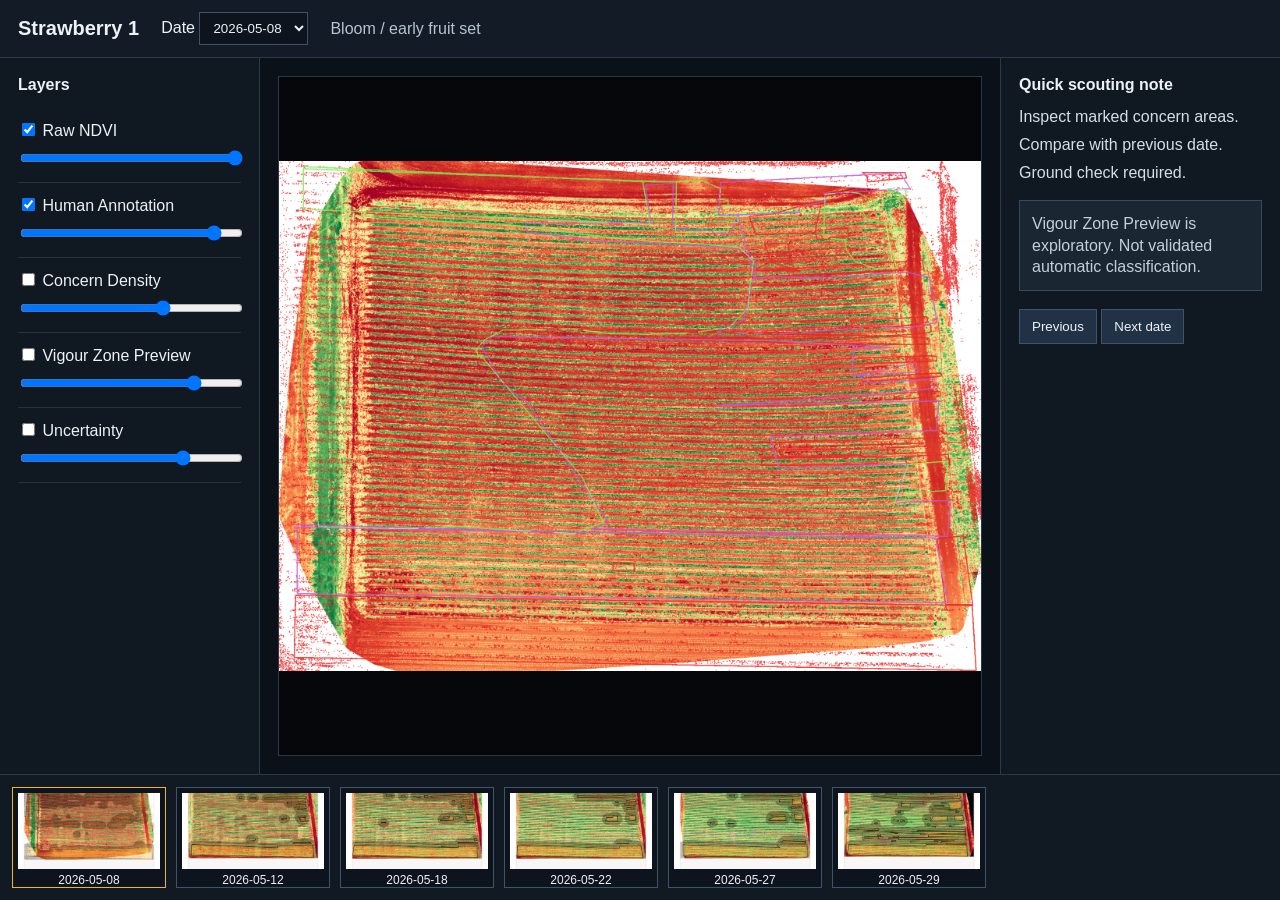
==== web_viewer/index.html @ 2a22ed8f "Add static vigour review toggle viewer" ====
<!doctype html>
<html lang="en">
<head>
  <meta charset="utf-8">
  <meta name="viewport" content="width=device-width, initial-scale=1">
  <title>Strawberry 1 | Human-Anchored Vigour Review</title>
  <link rel="stylesheet" href="styles.css">
</head>
<body>
  <header class="topbar">
    <div class="brand">Strawberry 1</div>
    <label>Date <select id="dateSelect"></select></label>
    <div id="growthStage" class="stage"></div>
  </header>
  <aside class="left-panel">
    <h2>Layers</h2>
    <div id="layerControls"></div>
  </aside>
  <main class="viewport">
    <div id="mapFrame" class="map-frame">
      <img id="rawLayer" class="map-layer" alt="Raw NDVI">
      <img id="humanLayer" class="map-layer overlay" alt="Human Annotation">
      <img id="densityLayer" class="map-layer overlay" alt="Concern Density">
      <img id="previewLayer" class="map-layer overlay" alt="Vigour Zone Preview">
      <img id="uncertaintyLayer" class="map-layer overlay" alt="Uncertainty">
    </div>
  </main>
  <aside class="right-panel">
    <h2>Quick scouting note</h2>
    <p>Inspect marked concern areas.</p>
    <p>Compare with previous date.</p>
    <p>Ground check required.</p>
    <div class="notice">Vigour Zone Preview is exploratory. Not validated automatic classification.</div>
    <button id="prevBtn">Previous</button>
    <button id="nextBtn">Next date</button>
  </aside>
  <footer class="timeline" id="timeline"></footer>
  <script src="app.js"></script>
</body>
</html>
---- web_viewer/styles.css ----
* { box-sizing: border-box; }
body {
  margin: 0;
  min-height: 100vh;
  display: grid;
  grid-template-columns: 260px minmax(0, 1fr) 280px;
  grid-template-rows: 58px minmax(0, 1fr) 126px;
  grid-template-areas:
    "top top top"
    "left center right"
    "timeline timeline timeline";
  font-family: Arial, sans-serif;
  background: #0b1118;
  color: #edf2f7;
}
.topbar {
  grid-area: top;
  display: flex;
  align-items: center;
  gap: 22px;
  padding: 0 18px;
  background: #121b26;
  border-bottom: 1px solid #2a3848;
}
.brand { font-size: 20px; font-weight: 700; }
select { background: #0d141d; color: #edf2f7; border: 1px solid #415064; padding: 7px 9px; }
.stage { color: #b8c4d2; }
.left-panel, .right-panel {
  padding: 18px;
  background: #101821;
  border-color: #2a3848;
}
.left-panel { grid-area: left; border-right: 1px solid #2a3848; }
.right-panel { grid-area: right; border-left: 1px solid #2a3848; }
h2 { font-size: 16px; margin: 0 0 14px; }
.layer-control { padding: 12px 0; border-bottom: 1px solid #253242; }
.check { display: block; margin-bottom: 8px; }
input[type="range"] { width: 100%; }
.viewport {
  grid-area: center;
  display: grid;
  place-items: center;
  padding: 18px;
  min-width: 0;
}
.map-frame {
  position: relative;
  width: 100%;
  height: 100%;
  background: #05070a;
  overflow: hidden;
  border: 1px solid #2a3848;
}
.map-layer {
  position: absolute;
  inset: 0;
  width: 100%;
  height: 100%;
  object-fit: contain;
}
.overlay { pointer-events: none; }
.right-panel p { margin: 0 0 10px; color: #d5dde7; }
.notice {
  margin: 18px 0;
  padding: 12px;
  background: #1b2633;
  border: 1px solid #38495c;
  color: #c5cfda;
  line-height: 1.35;
}
button {
  background: #223246;
  color: #edf2f7;
  border: 1px solid #40536a;
  padding: 9px 12px;
  cursor: pointer;
}
button:hover { background: #2b3d54; }
.timeline {
  grid-area: timeline;
  display: flex;
  gap: 10px;
  padding: 12px;
  overflow-x: auto;
  background: #111923;
  border-top: 1px solid #2a3848;
}
.thumb {
  width: 154px;
  flex: 0 0 auto;
  padding: 5px;
  background: #0d141d;
}
.thumb.active { border-color: #f0b429; }
.thumb img {
  width: 100%;
  height: 76px;
  object-fit: cover;
  display: block;
}
.thumb span {
  display: block;
  margin-top: 4px;
  font-size: 12px;
}
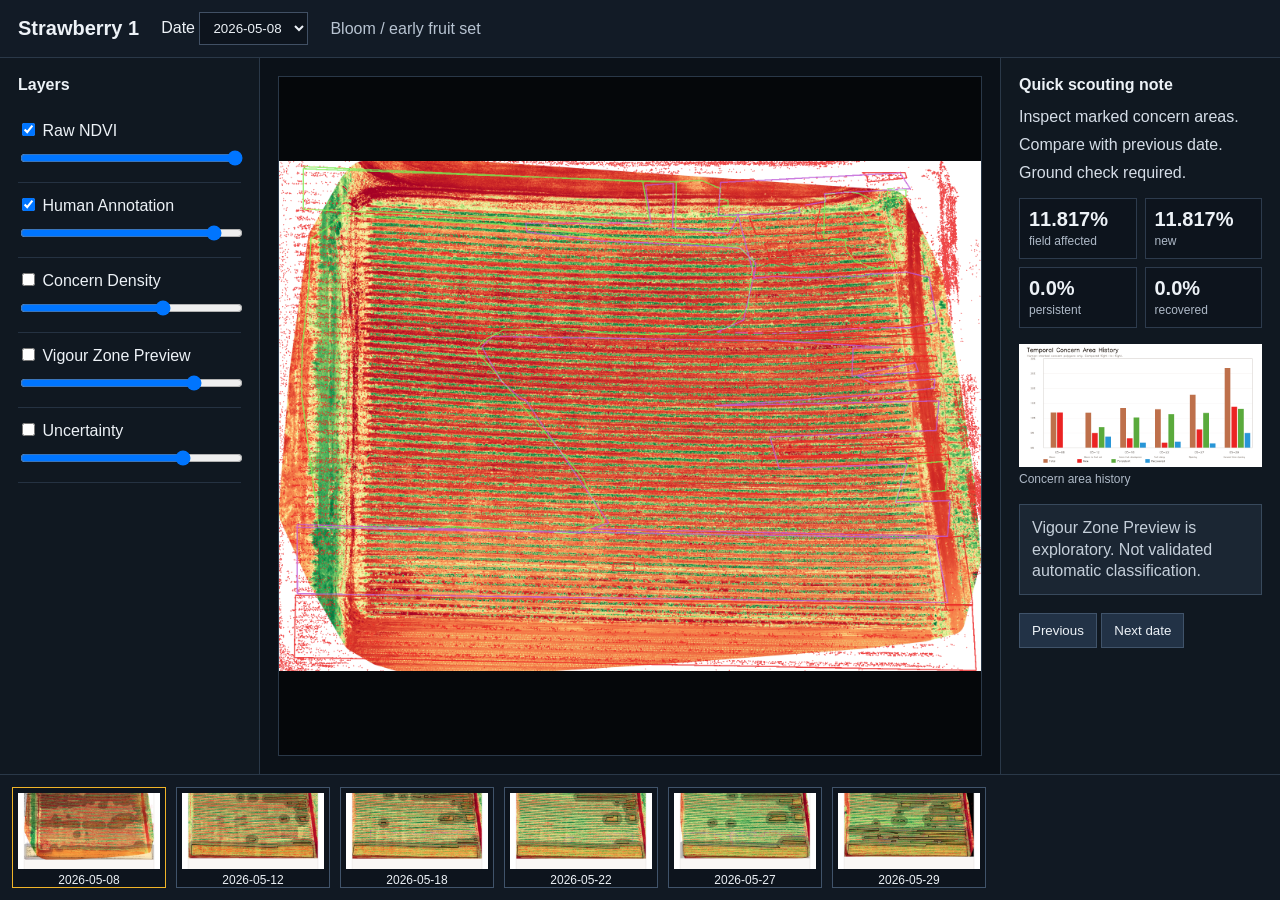
==== commit e8b80dc3: "Add temporal concern area analytics" ====
--- a/web_viewer/index.html
+++ b/web_viewer/index.html
@@ -30,6 +30,11 @@
     <p>Inspect marked concern areas.</p>
     <p>Compare with previous date.</p>
     <p>Ground check required.</p>
+    <div id="temporalMetrics" class="metrics"></div>
+    <figure class="chart">
+      <img src="assets/temporal_timeline_chart.png" alt="Temporal concern area chart">
+      <figcaption>Concern area history</figcaption>
+    </figure>
     <div class="notice">Vigour Zone Preview is exploratory. Not validated automatic classification.</div>
     <button id="prevBtn">Previous</button>
     <button id="nextBtn">Next date</button>
--- a/web_viewer/styles.css
+++ b/web_viewer/styles.css
@@ -61,6 +61,38 @@
 }
 .overlay { pointer-events: none; }
 .right-panel p { margin: 0 0 10px; color: #d5dde7; }
+.metrics {
+  display: grid;
+  grid-template-columns: 1fr 1fr;
+  gap: 8px;
+  margin: 16px 0;
+}
+.metrics div {
+  padding: 9px;
+  background: #0d141d;
+  border: 1px solid #2d3b4d;
+}
+.metrics strong {
+  display: block;
+  font-size: 20px;
+}
+.metrics span {
+  color: #aeb9c7;
+  font-size: 12px;
+}
+.chart {
+  margin: 14px 0;
+}
+.chart img {
+  width: 100%;
+  display: block;
+  background: white;
+}
+.chart figcaption {
+  margin-top: 5px;
+  color: #aeb9c7;
+  font-size: 12px;
+}
 .notice {
   margin: 18px 0;
   padding: 12px;
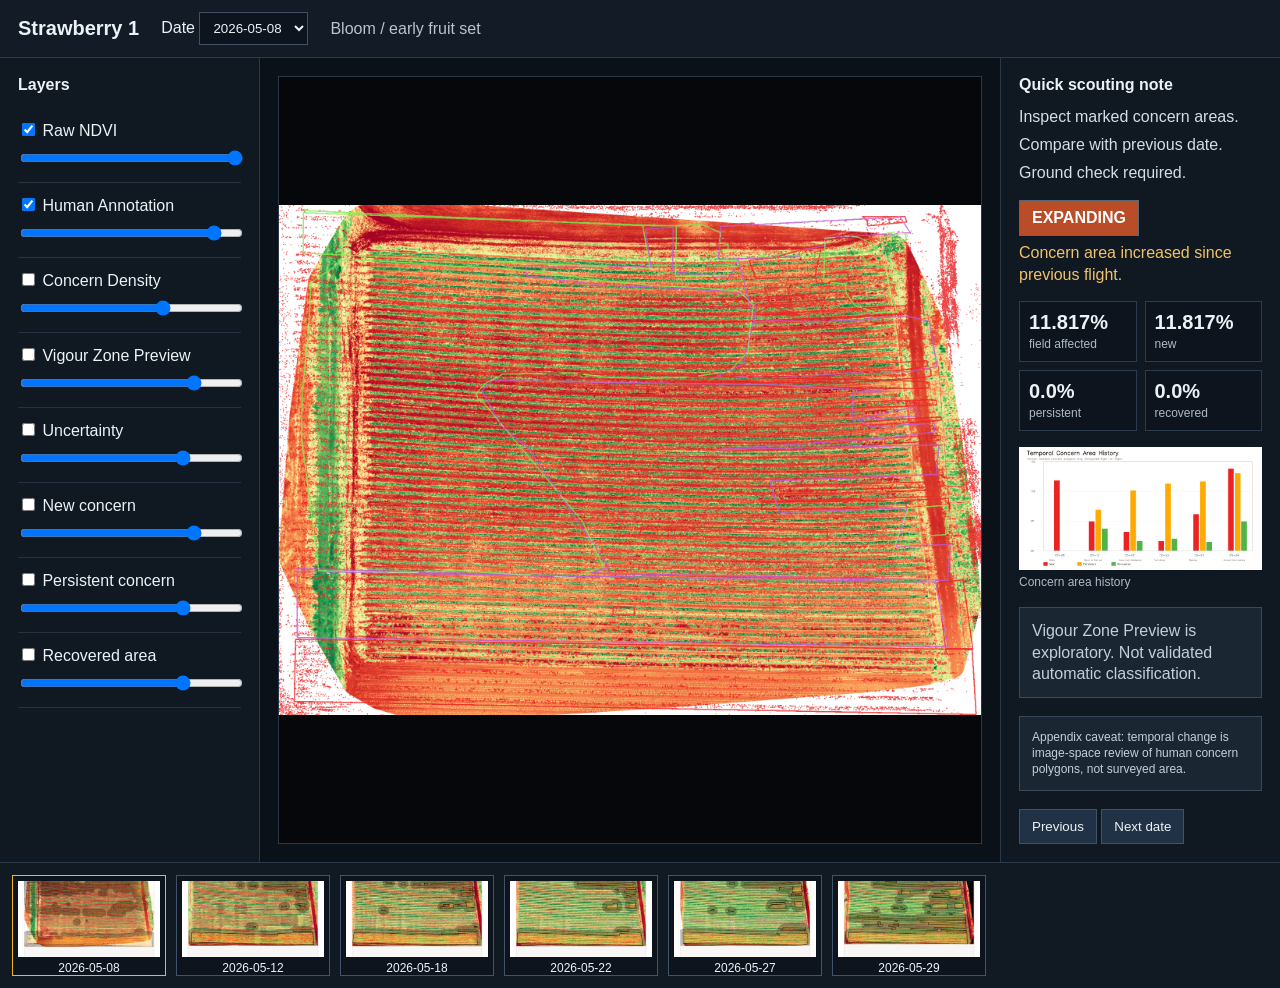
==== commit 94ae1369: "Add actionable temporal status layers" ====
--- a/web_viewer/index.html
+++ b/web_viewer/index.html
@@ -23,6 +23,9 @@
       <img id="densityLayer" class="map-layer overlay" alt="Concern Density">
       <img id="previewLayer" class="map-layer overlay" alt="Vigour Zone Preview">
       <img id="uncertaintyLayer" class="map-layer overlay" alt="Uncertainty">
+      <img id="newConcernLayer" class="map-layer overlay" alt="New Concern">
+      <img id="persistentConcernLayer" class="map-layer overlay" alt="Persistent Concern">
+      <img id="recoveredLayer" class="map-layer overlay" alt="Recovered Area">
     </div>
   </main>
   <aside class="right-panel">
@@ -30,12 +33,15 @@
     <p>Inspect marked concern areas.</p>
     <p>Compare with previous date.</p>
     <p>Ground check required.</p>
+    <div id="statusBadge" class="status-badge">Monitor</div>
+    <p id="statusNote" class="status-note"></p>
     <div id="temporalMetrics" class="metrics"></div>
     <figure class="chart">
       <img src="assets/temporal_timeline_chart.png" alt="Temporal concern area chart">
       <figcaption>Concern area history</figcaption>
     </figure>
     <div class="notice">Vigour Zone Preview is exploratory. Not validated automatic classification.</div>
+    <div class="notice appendix">Appendix caveat: temporal change is image-space review of human concern polygons, not surveyed area.</div>
     <button id="prevBtn">Previous</button>
     <button id="nextBtn">Next date</button>
   </aside>
--- a/web_viewer/styles.css
+++ b/web_viewer/styles.css
@@ -61,6 +61,24 @@
 }
 .overlay { pointer-events: none; }
 .right-panel p { margin: 0 0 10px; color: #d5dde7; }
+.status-badge {
+  display: inline-block;
+  margin: 8px 0 6px;
+  padding: 8px 12px;
+  border: 1px solid #5a6575;
+  background: #223246;
+  color: white;
+  font-weight: 700;
+  text-transform: uppercase;
+}
+.status-badge.stable { background: #2e7d44; }
+.status-badge.monitor { background: #a66c00; }
+.status-badge.expanding { background: #b94d28; }
+.status-badge.review { background: #9a1f26; }
+.status-note {
+  color: #f0c36a !important;
+  line-height: 1.35;
+}
 .metrics {
   display: grid;
   grid-template-columns: 1fr 1fr;
@@ -101,6 +119,9 @@
   color: #c5cfda;
   line-height: 1.35;
 }
+.appendix {
+  font-size: 12px;
+}
 button {
   background: #223246;
   color: #edf2f7;
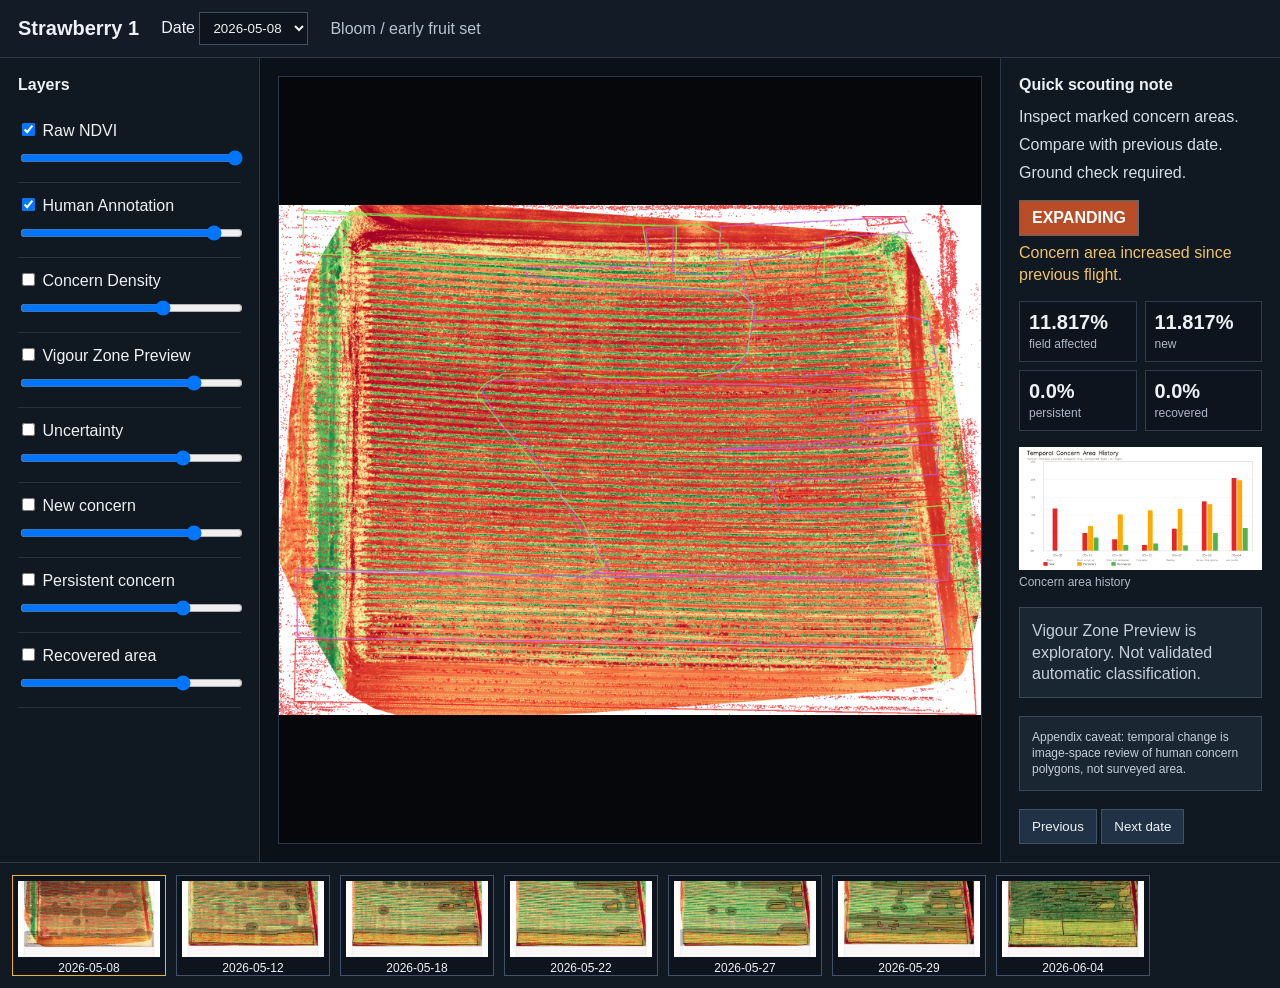
==== commit 6929c404: "Add June 4 concern review outputs" ====
--- a/web_viewer/index.html
+++ b/web_viewer/index.html
@@ -35,6 +35,7 @@
     <p>Ground check required.</p>
     <div id="statusBadge" class="status-badge">Monitor</div>
     <p id="statusNote" class="status-note"></p>
+    <p id="annotationNote" class="annotation-note"></p>
     <div id="temporalMetrics" class="metrics"></div>
     <figure class="chart">
       <img src="assets/temporal_timeline_chart.png" alt="Temporal concern area chart">
--- a/web_viewer/styles.css
+++ b/web_viewer/styles.css
@@ -79,6 +79,11 @@
   color: #f0c36a !important;
   line-height: 1.35;
 }
+.annotation-note {
+  color: #f0c36a !important;
+  font-size: 12px;
+  line-height: 1.35;
+}
 .metrics {
   display: grid;
   grid-template-columns: 1fr 1fr;
